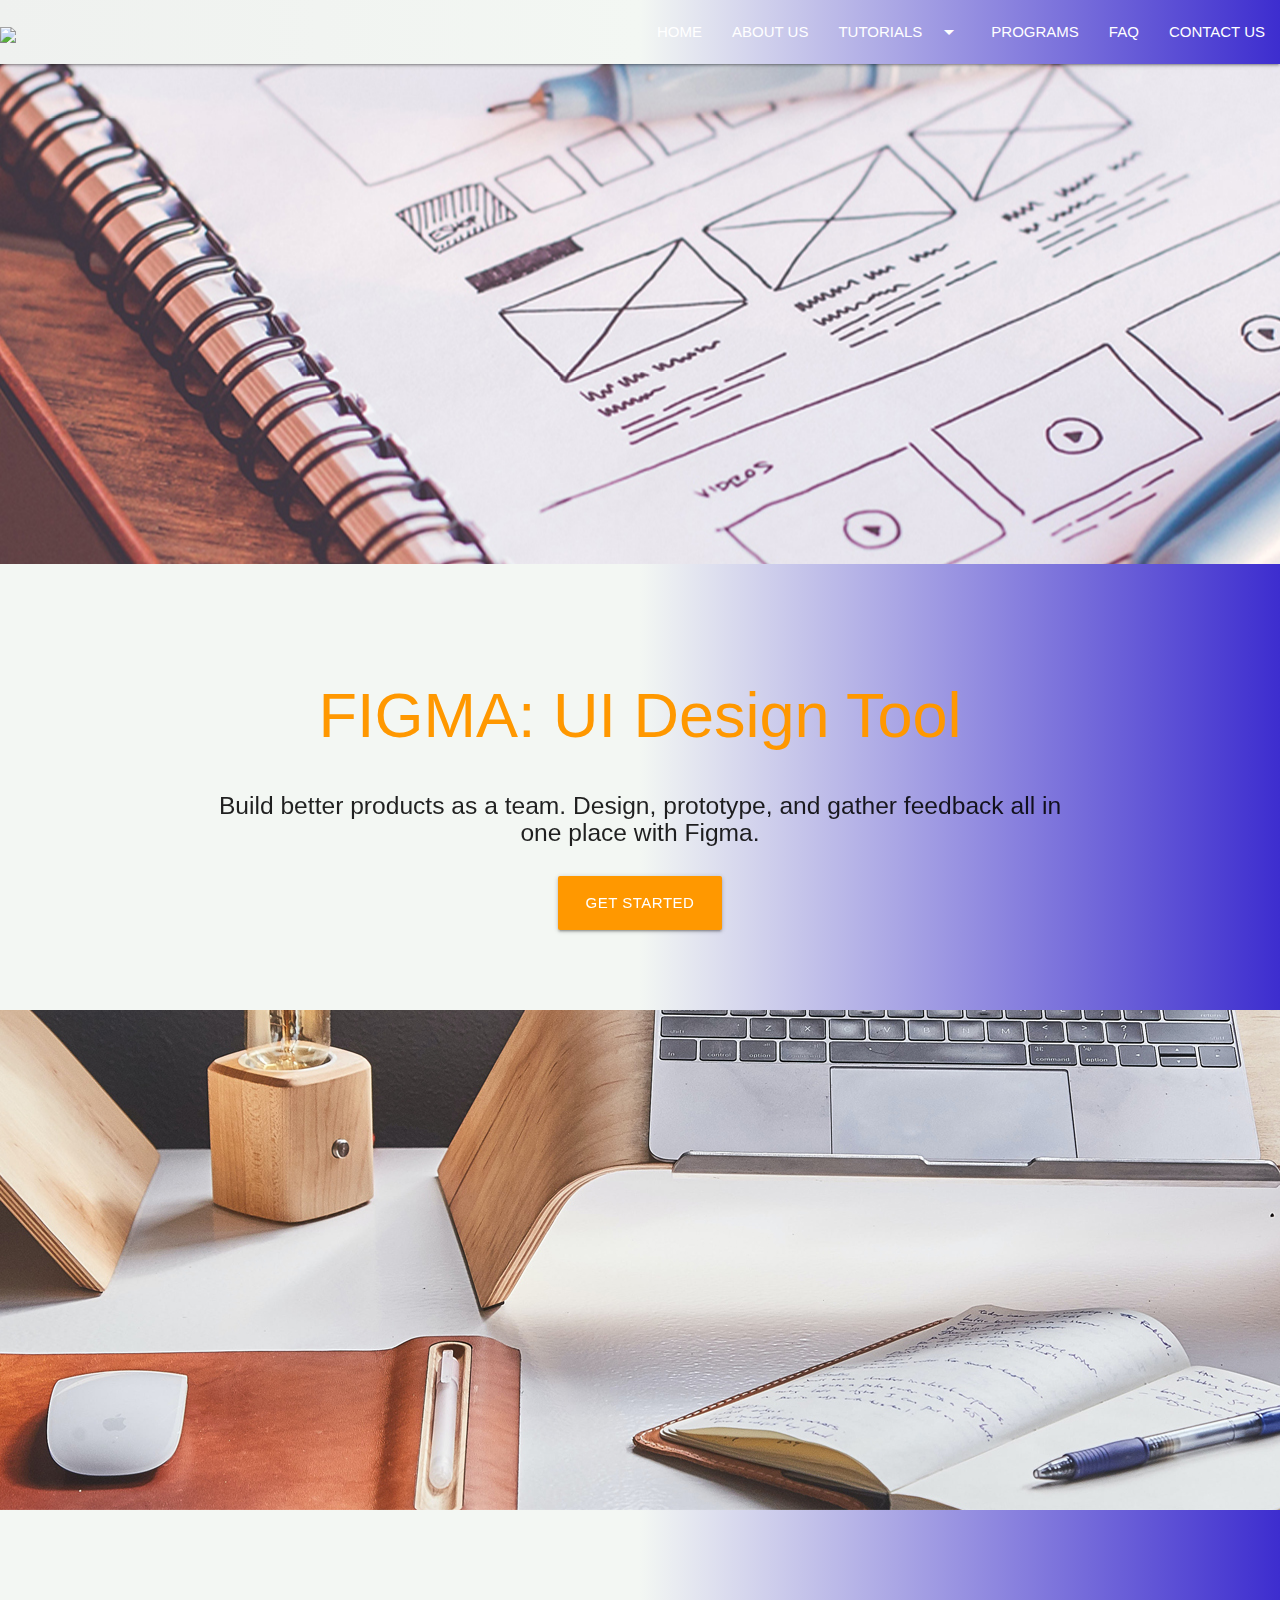
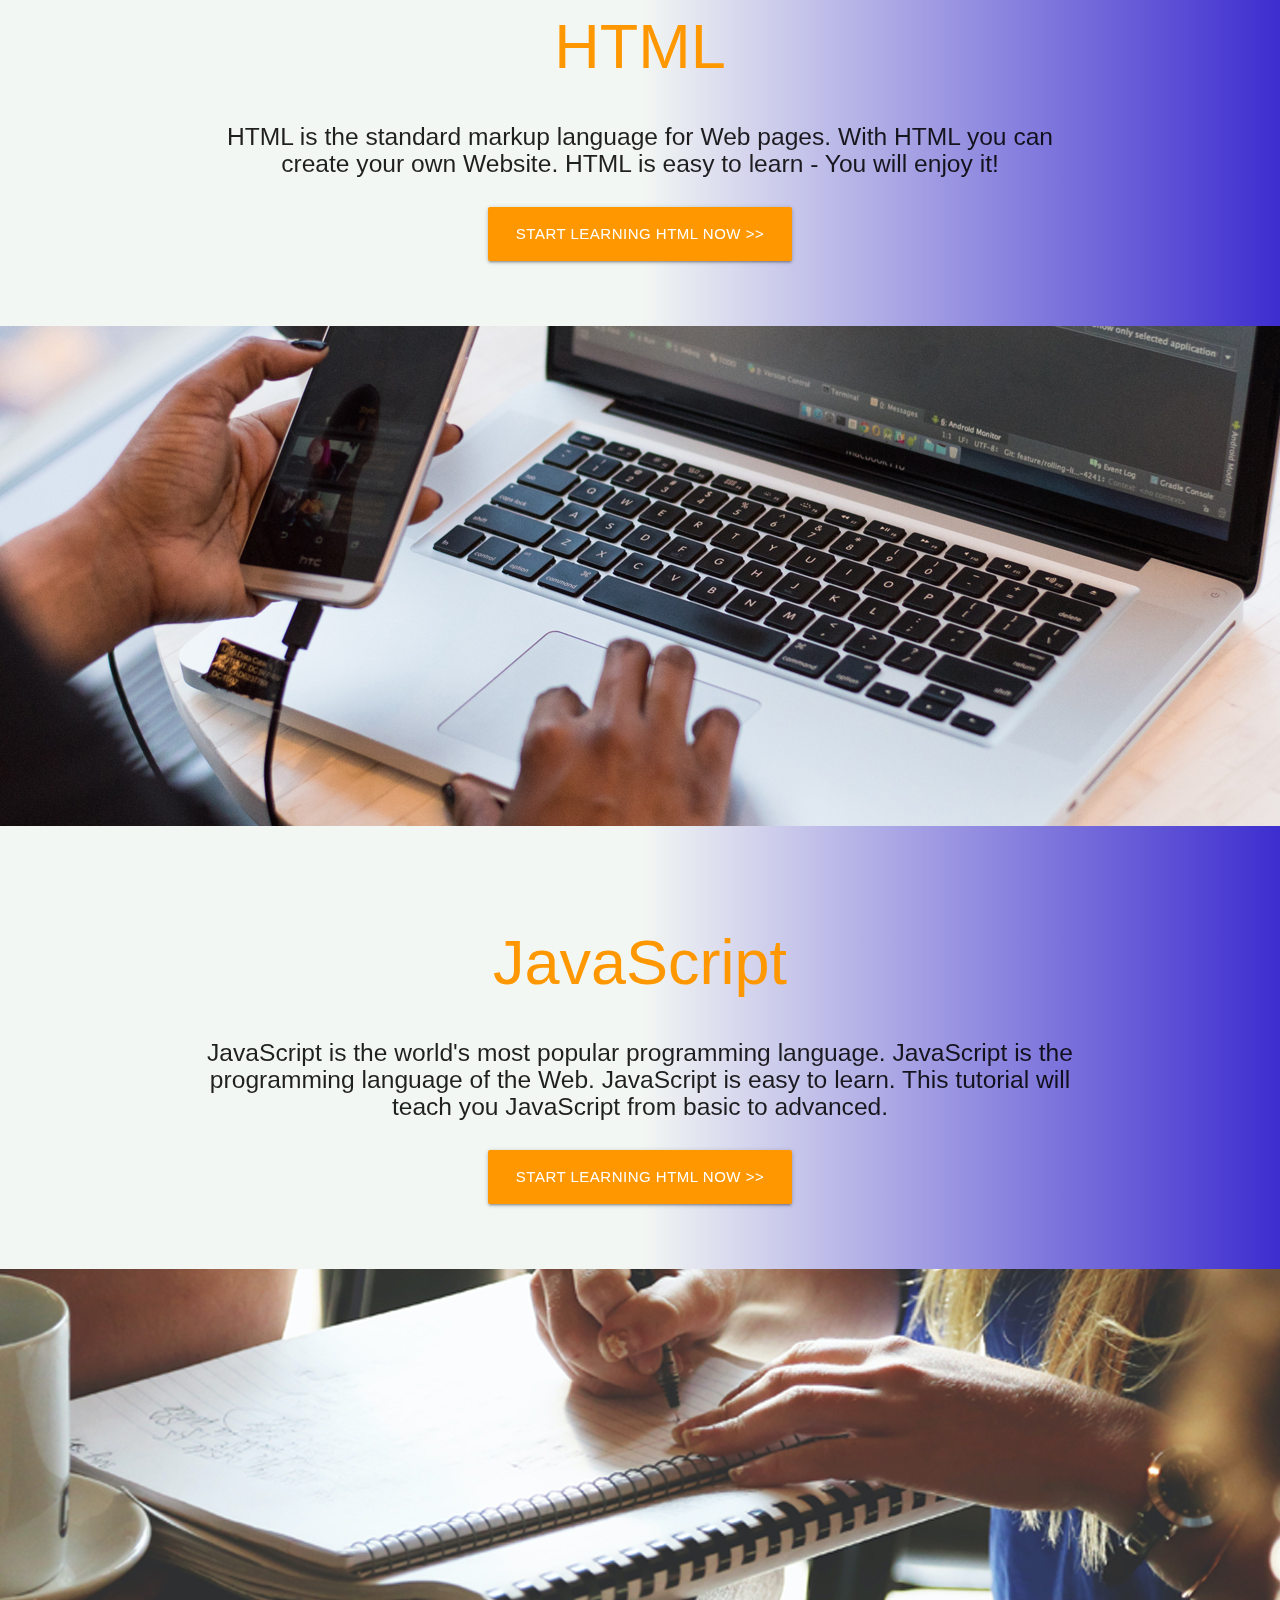
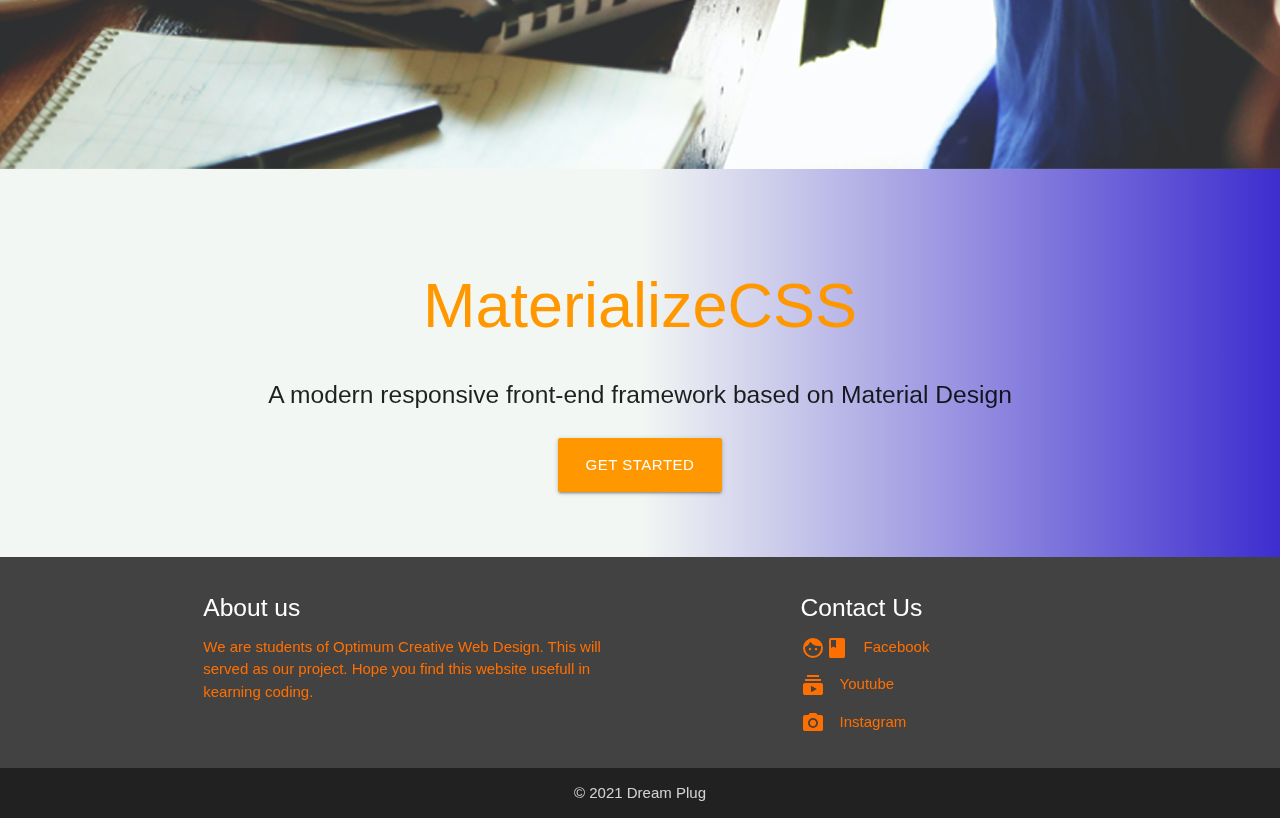
==== Project 1/index.html @ f46ec2bf "Add files via upload" ====
<!DOCTYPE html>
<html lang="en">

<head>
  <!-- Compiled and minified CSS -->
  <link rel="stylesheet" href="https://cdnjs.cloudflare.com/ajax/libs/materialize/1.0.0/css/materialize.min.css">

  <!--Import Google Icon Font-->
  <link href="https://fonts.googleapis.com/icon?family=Material+Icons" rel="stylesheet">

  <link rel="stylesheet" href="style.css">

  <meta charset="UTF-8">
  <meta name="viewport" content="width=device-width, initial-scale=1.0">
  <title>My 1st Project</title>
</head>

<body>
  <!-----------------------NavBar------------------------>
  <nav class="green" id="Home">
    <div class="nav-wrapper">
      <a href="" class="brand-logo"><img src="logo.png" width="Auto" height="60"></a>
      <a href="#" class="sidenav-trigger" data-target="mobile-nav">
        <i class="material-icons">menu</i>
      </a>
      <ul class="right hide-on-med-and-down">
        <li><a href="#Home">HOME</a></li>
        <li><a href="#AboutUs">ABOUT US</a></li>
        <li><a class="dropdown-trigger" data-target="dropdown1" href="#"></i>TUTORIALS<i class="material-icons right">arrow_drop_down</i></a></li>
        <li><a href="#">PROGRAMS</a></li>
        <li><a href="FAQ.html">FAQ</a></li>
        <li><a href="#ContactUs">CONTACT US</a></li>
      </ul>
    </div>

    <ul class="sidenav" id="mobile-nav">
      <li><a href="#Home">HOME</a></li>
      <li><a href="#AboutUs">ABOUT US</a></li>
      <li><a href="#"></i>PROGRAMS</a></li>
      <li><href="#"></i>TUTORIALS</a></li>
      <li><a href="FAQ.html"></i>FAQ</a></li>
      <li><a href="#ContactUs">CONTACT US</a></li>
    </ul>

    <!-- Dropdown -->
    <ul id="dropdown1" class="dropdown-content">
      <li><a href="#!">one</a></li>
      <li><a href="#!">two</a></li>
      <li><a href="#!">three</a></li>
    </ul>

  </ul>
  </nav>
  <!-----------------------End of NavBar------------------------>

  <!-----------------------Parallax 1------------------------>
<div class="parallax-container">
  <div class="parallax">
    <img src="img_1.jpg" alt="">
  </div>
</div>
<div>
  <div class="section white">
    <div class="section no-pad-bot" id="index-banner">
      <div class="container">
        <br><br>
        <h1 class="header center orange-text">
          FIGMA: UI Design Tool</h1>
        <div class="row center">
          <h5 class="header col s12 light">Build better products as a team. Design, prototype, and gather
            feedback
            all
            in one place with Figma.</h5>
        </div>
        <div class="row center">
          <a href="https://www.figma.com/" target="_blank" id="download-button"
            class="btn-large waves-effect waves-light orange">Get
            Started</a>
        </div>
        <br><br>
      </div>
  </div>
</div>
  <!-----------------------End of Parallax 1------------------------>
  <!-----------------------Parallax 2------------------------>
<div class="parallax-container">
  <div class="parallax"><img src="img_2.jpg"></div>
</div>
<div>
  <div class="section no-pad-bot" id="index-banner">
    <div class="container">
      <br><br>
      <h1 class="header center orange-text">HTML</h1>
      <div class="row center">
        <h5 class="header col s12 light">HTML is the standard markup language for Web pages. With HTML
          you can create your own Website. HTML is easy to learn - You will enjoy it!</h5>
      </div>
      <div class="row center">
        <a href="https://www.w3schools.com/html/html_intro.asp" target="_blank" id="download-button"
          class="btn-large waves-effect waves-light orange">Start Learning HTML now >></a>
      </div>
      <br><br>
    </div>
  </div>
</div>
  <!-----------------------End of Parallax 2------------------------>
  <!-----------------------Parallax 3------------------------>
<div class="parallax-container">
  <div class="parallax"><img src="img_3.jpg"></div>
</div>
<div>
  <div class="section no-pad-bot" id="index-banner">
    <div class="container">
      <br><br>
      <h1 class="header center orange-text">JavaScript</h1>
      <div class="row center">
        <h5 class="header col s12 light">JavaScript is the world's most popular programming language.
          JavaScript is
          the programming language of the Web. JavaScript is easy to learn. This tutorial will teach you
          JavaScript from basic to advanced.</h5>
      </div>
      <div class="row center">
        <a href="https://www.w3schools.com/js/js_intro.asp" target="_blank" id="download-button"
          class="btn-large waves-effect waves-light orange">Start Learning HTML now >></a>
      </div>
      <br><br>
    </div>
  </div>
</div>
  <!-----------------------End of Parallax 3------------------------>
  <!-----------------------Parallax 4------------------------>
<div class="parallax-container">
  <div class="parallax"><img src="img_4.jpg"></div>
</div>
<div>
  <div class="section no-pad-bot" id="index-banner">
    <div class="container">
      <br><br>
      <h1 class="header center orange-text">MaterializeCSS</h1>
      <div class="row center">
        <h5 class="header col s12 light">A modern responsive front-end framework based on Material
          Design</h5>
      </div>
      <div class="row center">
        <a href="http://materializecss.com/getting-started.html" target="_blank" id="download-button"
          class="btn-large waves-effect waves-light orange">Get Started</a>
      </div>
      <br><br>
    </div>
  </div>
</div>
  <!-----------------------End of Parallax 4------------------------>
  <!-----------------------Footer------------------------>
  <footer class="page-footer grey darken-3">
    <div class="container">
      <div class="row">
        <div class="col s12 l6" id="AboutUs">
          <h5>About us</h5>
          <p class="amber-text text-darken-4">We are students of Optimum Creative Web Design. This will
            served
            as our project. Hope you find this website usefull in kearning coding.</p>
        </div>
        <div class="col s12 l4 offset-l2" id="ContactUs">
          <h5>Contact Us</h5>
          <ul>
            <li><a href="https://www.facebook.com/" target="_blank"
                class="amber-text text-darken-4">Facebook
                <i class="material-icons left">facebook</i>
              </a></li>
          </ul>
          <ul>
            <li><a href="https://www.youtube.com/channel/UCJ0gf-cKiXFAJoA4nK9Hq1g" target="_blank"
                class="amber-text text-darken-4">Youtube
                <i class="material-icons left">subscriptions</i>
              </a></li>
          </ul>
          <ul>
            <li><a href="https://www.instagram.com/" target="_blank"
                class="amber-text text-darken-4">Instagram
                <i class="material-icons left">local_see</i>
              </a></li>
        </div>
      </div>
    </div>
    <div class="footer-copyright grey darken-4">
      <div class="container center-align">&copy; 2021 Dream Plug</div>
    </div>
  </footer>
  <!-----------------------End of Footer------------------------>
  <!-----------------------End of Section Title------------------------>
  
  <!-----------------------Section Title------------------------>
  <!-----------------------End of Section Title------------------------>
  
  <!-----------------------Section Title------------------------>
  <!-----------------------End of Section Title------------------------>
  <!-----------------------Section Title------------------------>
  









<!-- Compiled and minified JavaScript -->
<script src=" https://https://code.jquery.com/jquery-2.1.1.min.js"></script>
<script src="https://cdnjs.cloudflare.com/ajax/libs/jquery/3.5.1/jquery.min.js"></script>
<script src="https://cdnjs.cloudflare.com/ajax/libs/materialize/1.0.0/js/materialize.min.js"></script>

<!--This codes are for Initialization-->
<script type="text/javascript">

  $(document).ready(function () {
    $('.parallax').parallax();
  });

  $(document).ready(function () {
    $('.sidenav').sidenav();
  });

// Navbar
const elemsDropdown = document.querySelectorAll(".dropdown-trigger");
const instancesDropdown = M.Dropdown.init(elemsDropdown, {
    coverTrigger: false
});
  

  



</script>









          
</body>

</html>
---- Project 1/style.css ----
.nav-wrapper { 
  background: linear-gradient(to right,rgb(239, 241, 239) ,rgb(243, 247, 243) , rgb(61, 45, 207)); 
} 
.section{ 
  background: linear-gradient(to right,rgb(243, 247, 243) ,rgb(243, 247, 243) , rgb(61, 45, 207)); 
} 

.card-content{
  background-image: url("img_1.jpg");

}
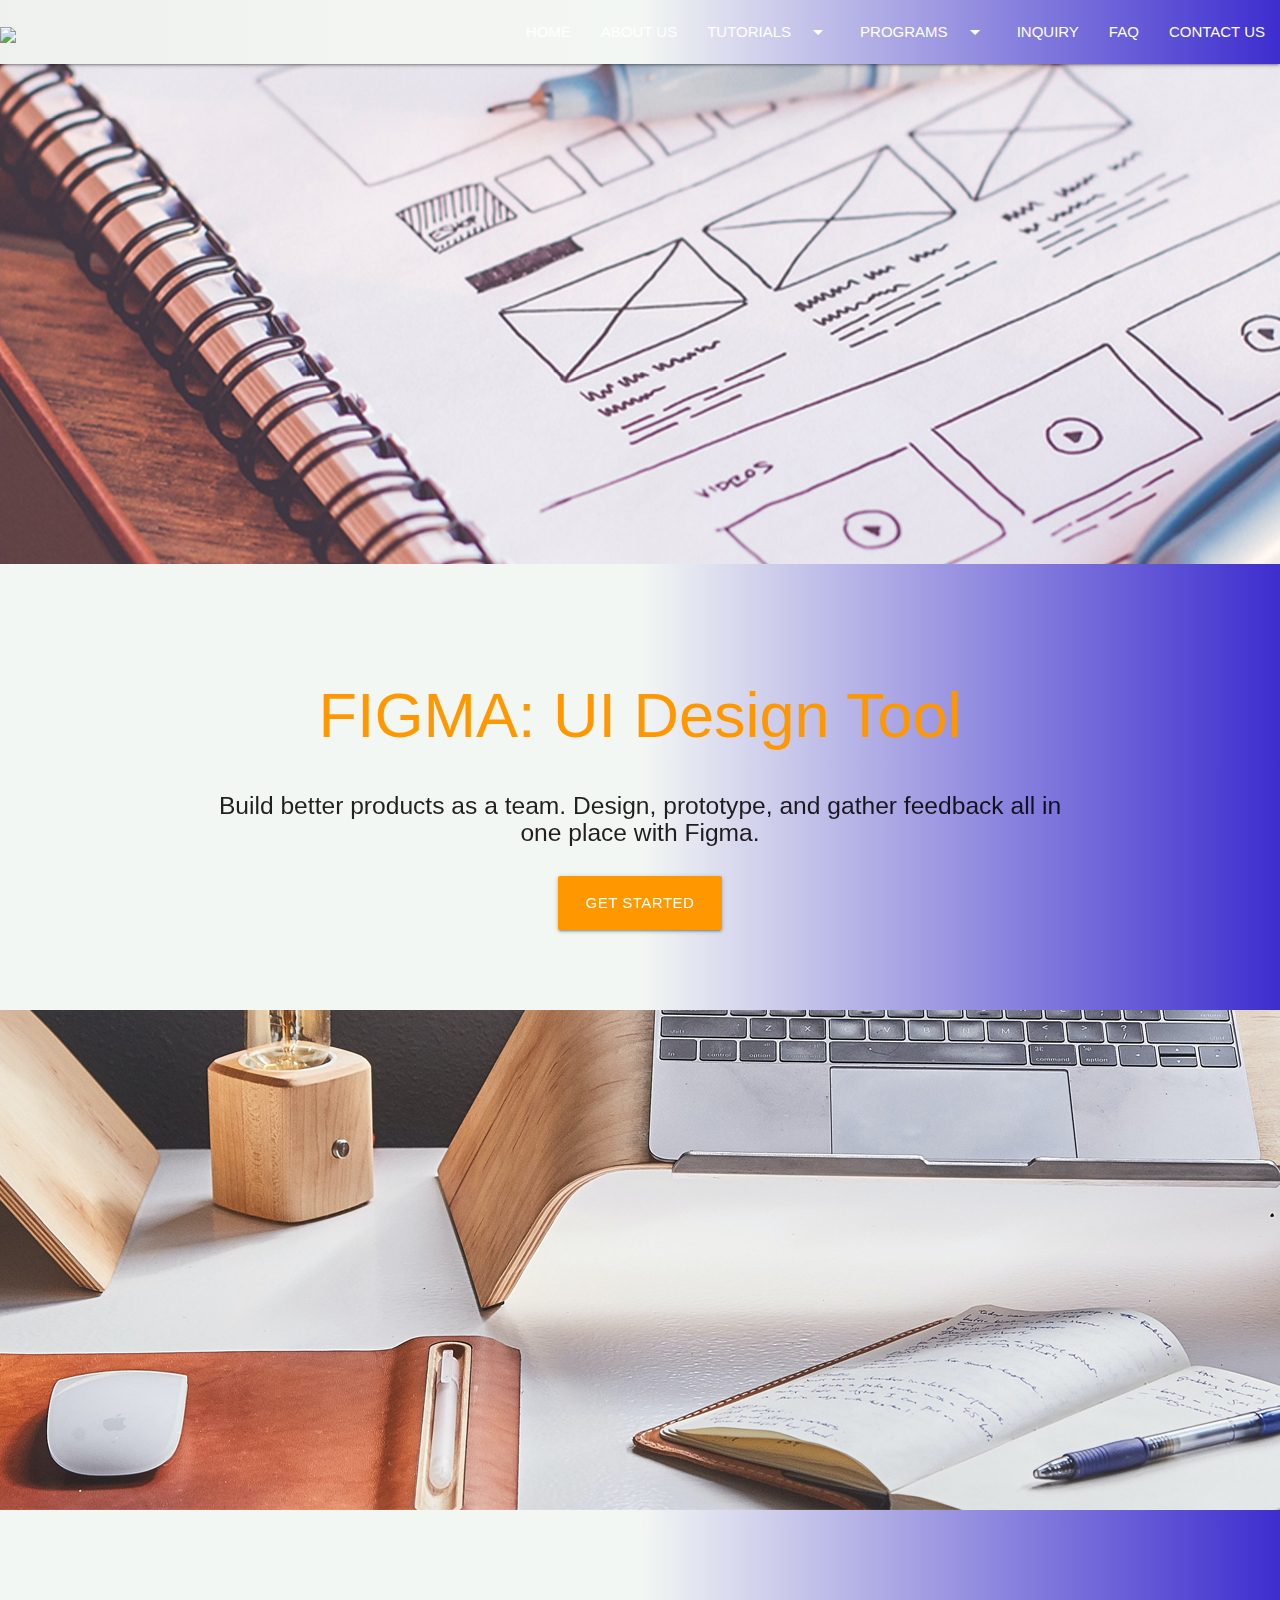
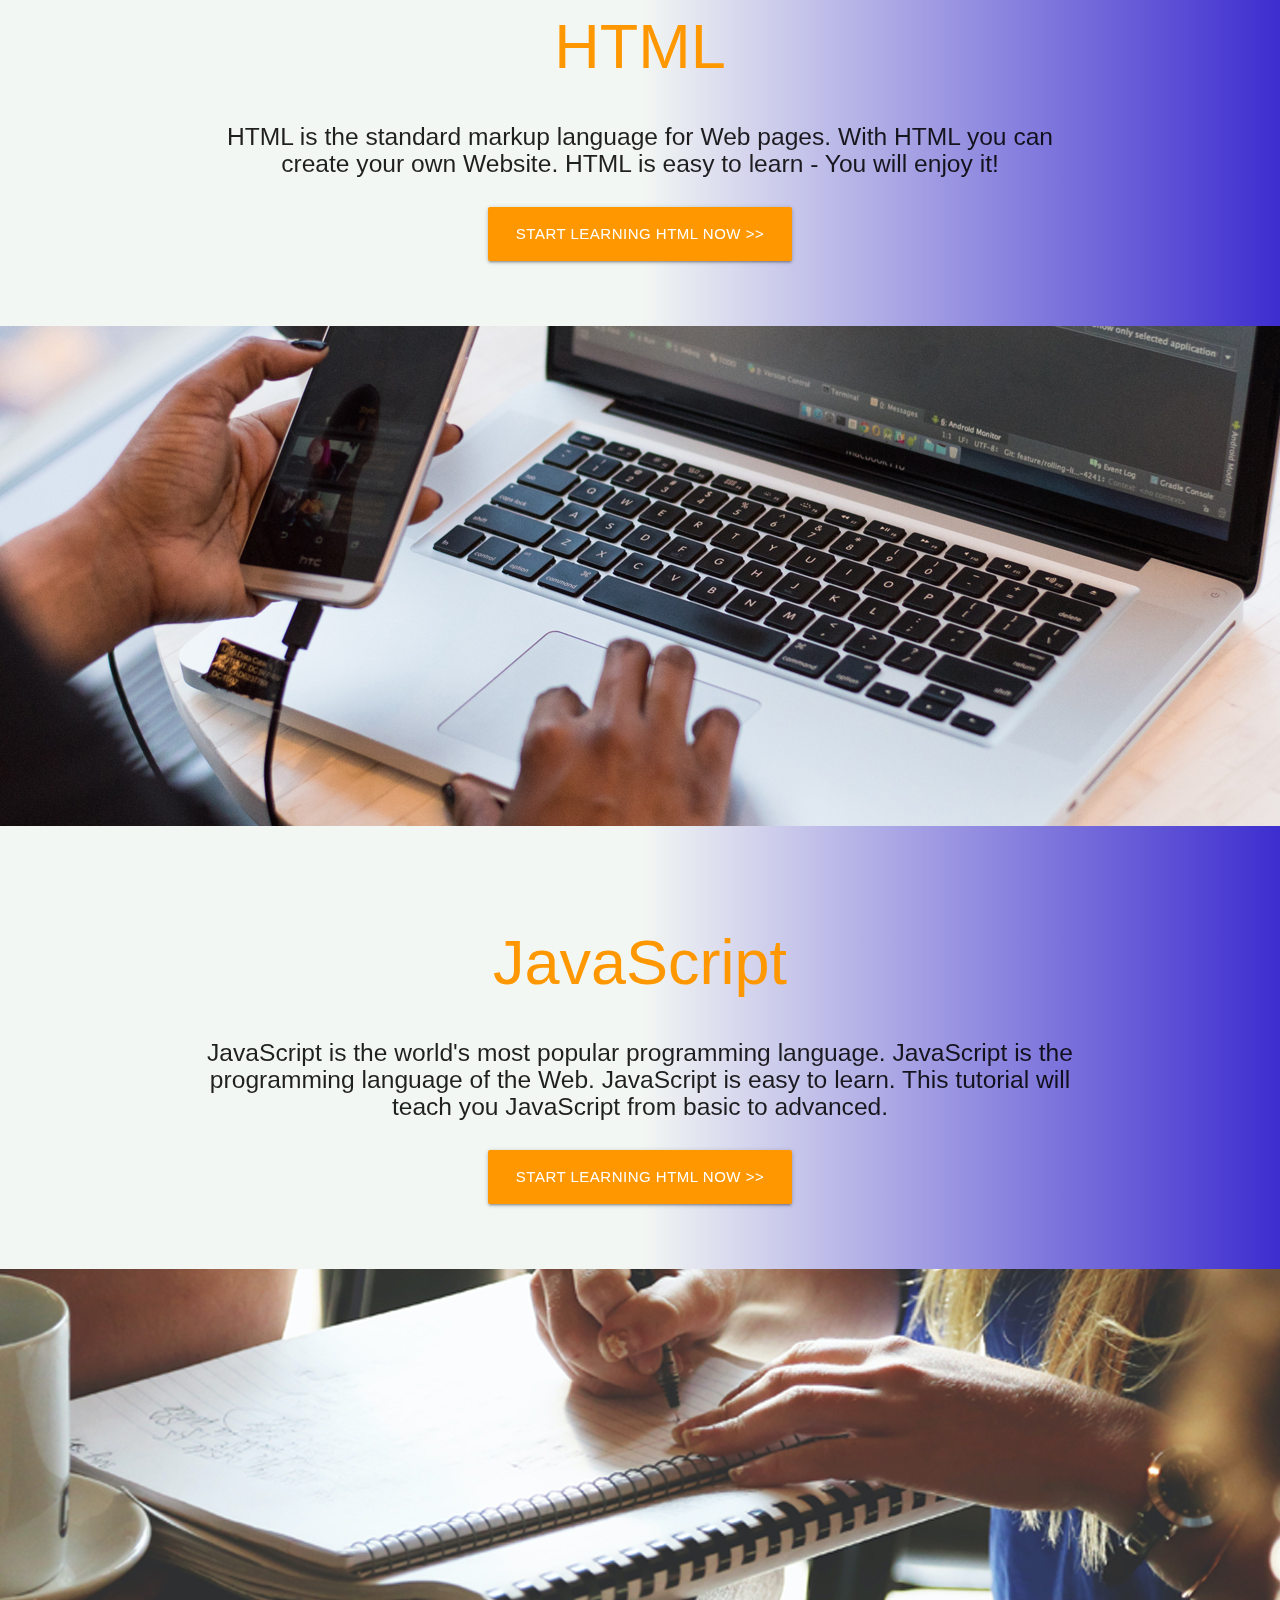
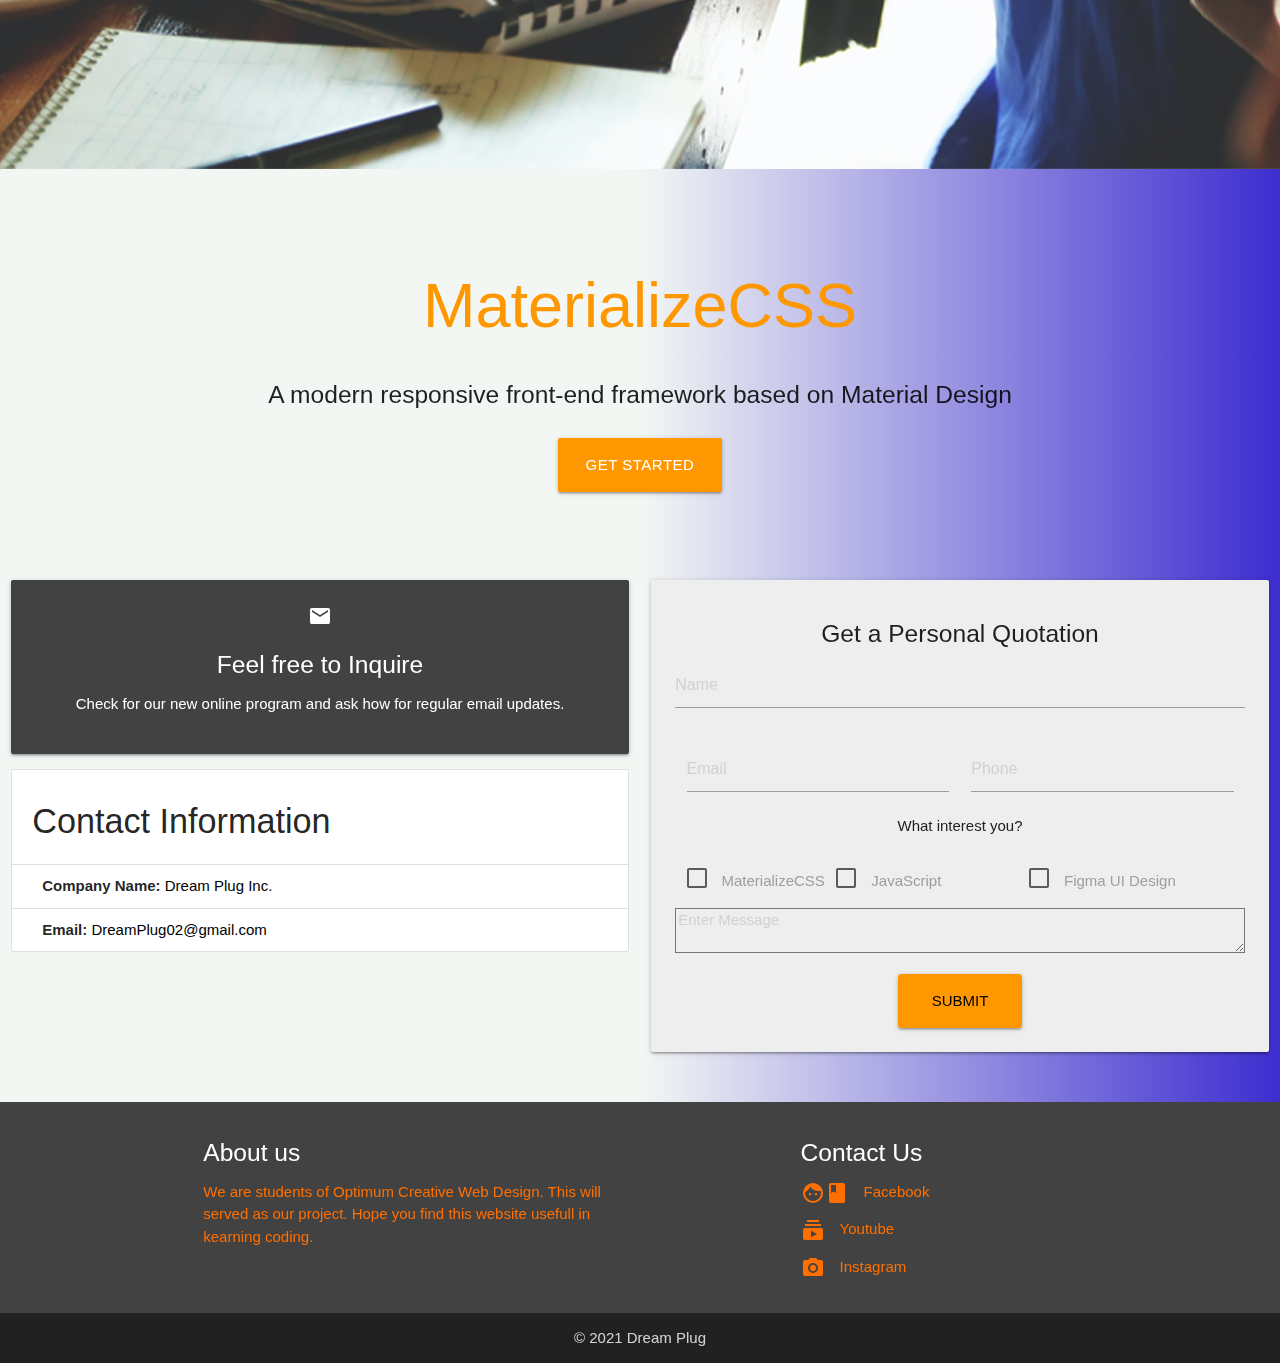
==== commit c05e30bd: "Update index.html" ====
--- a/Project 1/index.html
+++ b/Project 1/index.html
@@ -16,44 +16,67 @@
 </head>
 
 <body>
-  <!-----------------------NavBar------------------------>
-  <nav class="green" id="Home">
-    <div class="nav-wrapper">
-      <a href="" class="brand-logo"><img src="logo.png" width="Auto" height="60"></a>
-      <a href="#" class="sidenav-trigger" data-target="mobile-nav">
-        <i class="material-icons">menu</i>
-      </a>
-      <ul class="right hide-on-med-and-down">
-        <li><a href="#Home">HOME</a></li>
-        <li><a href="#AboutUs">ABOUT US</a></li>
-        <li><a class="dropdown-trigger" data-target="dropdown1" href="#"></i>TUTORIALS<i class="material-icons right">arrow_drop_down</i></a></li>
-        <li><a href="#">PROGRAMS</a></li>
-        <li><a href="FAQ.html">FAQ</a></li>
-        <li><a href="#ContactUs">CONTACT US</a></li>
-      </ul>
-    </div>
-
-    <ul class="sidenav" id="mobile-nav">
-      <li><a href="#Home">HOME</a></li>
-      <li><a href="#AboutUs">ABOUT US</a></li>
-      <li><a href="#"></i>PROGRAMS</a></li>
-      <li><href="#"></i>TUTORIALS</a></li>
-      <li><a href="FAQ.html"></i>FAQ</a></li>
-      <li><a href="#ContactUs">CONTACT US</a></li>
+<!-----------------------NavBar------------------------>
+  <div class="navbar-fixed">
+    <nav>
+      <div class="nav-wrapper">
+        <a href="index.html" class="brand-logo"><img src="logo.png" width="Auto" height="60"></a>
+        <a href="#" class="sidenav-trigger" data-target="mobile-nav">
+          <i class="material-icons">menu</i></a>
+        <ul class="right hide-on-med-and-down">
+          <li><a href="index.html">HOME</a></li>
+          <li><a href="#AboutUs">ABOUT US</a></li>
+          <li><a class="dropdown-trigger" data-target="dropdown1" href="#">TUTORIALS<i class="material-icons right">arrow_drop_down</i></a></li>
+          <li><a class="dropdown-trigger" data-target="dropdown2" href="#">PROGRAMS<i class="material-icons right">arrow_drop_down</i></a></li>
+          <li><a href="#contact">INQUIRY</a></li>
+          <li><a href="FAQ.html">FAQ</a></li>
+          <li><a href="#ContactUs">CONTACT US</a></li>
+        </ul>
+      </div>
+<!-- Dropdown -->
+    <ul id="dropdown1" class="dropdown-content">
+      <li><a href="https://www.youtube.com/watch?v=wvd04h7FCgo&list=PLB0ual5EM8q2S1JSGPyzylb4u_ZI_LMME" target="_blank">Javascript - Document Object Model (DOM)</a></li>
+      <li><a href="https://www.youtube.com/watch?v=8n8hhPmVPQA&list=PLB0ual5EM8q1n2gMwqQG8HLOnDSlz1K_3" target="_blank">JavaScript Fundamentals</a></li>
+      <li><a href="https://www.youtube.com/watch?v=4mTAE2-YyAw&list=PLB0ual5EM8q16U9ll-FDrzwFYkpN5BzbH" target="_blank">Materialize CSS</a></li>
+      <li><a href="https://www.youtube.com/watch?v=77dNVZb0nQs&list=PLB0ual5EM8q1QDMgYbGsdUQIe58lL5pXg" target="_blank">Materialize Project</a></li>
     </ul>
 
-    <!-- Dropdown -->
-    <ul id="dropdown1" class="dropdown-content">
-      <li><a href="#!">one</a></li>
-      <li><a href="#!">two</a></li>
-      <li><a href="#!">three</a></li>
+    <ul id="dropdown2" class="dropdown-content">
+      <li><a href="https://www.tesdaonlinecourses.com/tag/creative-web-design-level-iii/" target="_blank">Creative Web Design Level III</a></li>
+      <li><a href="https://www.tesdaonlinecourses.com/tag/creative-web-design-level-iii/" target="_blank">Web Development Level III</a></li>
+      <li><a href="https://www.e-tesda.gov.ph/" target="_blank">E-TESDA</a></li>
     </ul>
-
+    </nav>
+  </div>
+  
+<div>
+  <ul class="sidenav" id="mobile-nav">
+    <li><a href="index.html">HOME</a></li>
+    <li><a href="#AboutUs">ABOUT US</a></li>
+    <li><a class="dropdown-trigger" data-target="dropdown3" href="#">TUTORIALS<i class="material-icons right">arrow_drop_down</i></a></li>
+    <li><a class="dropdown-trigger" data-target="dropdown4" href="#">PROGRAMS<i class="material-icons right">arrow_drop_down</i></a></li>
+    <li><a href="#contact">INQUIRY</a></li>
+    <li><a href="FAQ.html">FAQ</a></li>
+    <li><a href="#ContactUs">CONTACT US</a></li>
   </ul>
-  </nav>
-  <!-----------------------End of NavBar------------------------>
-
-  <!-----------------------Parallax 1------------------------>
+
+  <!-- Dropdown -->
+  <ul id="dropdown3" class="dropdown-content">
+    <li><a href="https://www.youtube.com/watch?v=8n8hhPmVPQA&list=PLB0ual5EM8q1n2gMwqQG8HLOnDSlz1K_3" target="_blank">JavaScript Fundamentals</a></li>
+    <li><a href="https://www.youtube.com/watch?v=wvd04h7FCgo&list=PLB0ual5EM8q2S1JSGPyzylb4u_ZI_LMME" target="_blank">Javascript (DOM)</a></li>
+    <li><a href="https://www.youtube.com/watch?v=4mTAE2-YyAw&list=PLB0ual5EM8q16U9ll-FDrzwFYkpN5BzbH" target="_blank">Materialize CSS</a></li>
+    <li><a href="https://www.youtube.com/watch?v=77dNVZb0nQs&list=PLB0ual5EM8q1QDMgYbGsdUQIe58lL5pXg" target="_blank">Materialize Project</a></li>
+  </ul>
+  
+  <ul id="dropdown4" class="dropdown-content">
+        <li><a href="https://www.tesdaonlinecourses.com/tag/creative-web-design-level-iii/" target="_blank">Creative Web Design Level III</a></li>
+        <li><a href="https://www.tesdaonlinecourses.com/tag/creative-web-design-level-iii/" target="_blank">Web Development Level III</a></li>
+        <li><a href="https://www.e-tesda.gov.ph/" target="_blank">E-TESDA</a></li>
+  </ul>
+</div>
+<!-----------------------End of NavBar------------------------>
+
+<!-----------------------Parallax 1------------------------>
 <div class="parallax-container">
   <div class="parallax">
     <img src="img_1.jpg" alt="">
@@ -81,8 +104,9 @@
       </div>
   </div>
 </div>
-  <!-----------------------End of Parallax 1------------------------>
-  <!-----------------------Parallax 2------------------------>
+<!-----------------------End of Parallax 1------------------------>
+
+<!-----------------------Parallax 2------------------------>
 <div class="parallax-container">
   <div class="parallax"><img src="img_2.jpg"></div>
 </div>
@@ -103,8 +127,9 @@
     </div>
   </div>
 </div>
-  <!-----------------------End of Parallax 2------------------------>
-  <!-----------------------Parallax 3------------------------>
+<!-----------------------End of Parallax 2------------------------>
+
+<!-----------------------Parallax 3------------------------>
 <div class="parallax-container">
   <div class="parallax"><img src="img_3.jpg"></div>
 </div>
@@ -127,8 +152,9 @@
     </div>
   </div>
 </div>
-  <!-----------------------End of Parallax 3------------------------>
-  <!-----------------------Parallax 4------------------------>
+<!-----------------------End of Parallax 3------------------------>
+
+<!-----------------------Parallax 4------------------------>
 <div class="parallax-container">
   <div class="parallax"><img src="img_4.jpg"></div>
 </div>
@@ -149,9 +175,67 @@
     </div>
   </div>
 </div>
-  <!-----------------------End of Parallax 4------------------------>
-  <!-----------------------Footer------------------------>
-  <footer class="page-footer grey darken-3">
+<!-----------------------End of Parallax 4------------------------>
+
+<!-----------------------Contact Us------------------------>
+<section id="contact" class="section section-conatact scrollspy">
+  <div class="container1">
+    <div class="row">
+      <div class="col s12 m6">
+       <div class="card-panel grey darken-3 white-text center">
+        <i class="material-icons">email</i>
+        <h5>Feel free to Inquire</h5>
+        <p>Check for our new online program and ask how for regular email updates.</p>
+       </div>
+       <div>
+        <ul class="collection with-header">
+          <li class="collection-header"><h4>Contact Information</h4></li>
+          <li class="collection-item"><b>Company Name:</b> <a class="black-text" href="https://amandaresort.netlify.app/img/myport/about.html">Dream Plug Inc.</a></li>
+          <li class="collection-item"><b>Email:</b> <a class="black-text" href="https://accounts.google.com/ServiceLogin/identifier?service=mail&amp;passive=true&amp;rm=false&amp;continue=https%3A%2F%2Fmail.google.com%2Fmail%2F&amp;ss=1&amp;scc=1&amp;ltmpl=default&amp;ltmplcache=2&amp;emr=1&amp;osid=1&amp;flowName=GlifWebSignIn&amp;flowEntry=ServiceLogin">DreamPlug02@gmail.com</a></li> 
+        </ul>
+       </div> 
+      </div>
+      <div class="col s12 m6">
+        <div class="card-panel grey lighten-3 center">
+          <h5>Get a Personal Quotation</h5>
+          <div class="input-field">
+            <input type="text" placeholder="Name">
+          </div>
+          <div class="col s12 m6 input-field">
+            <input type="text" placeholder="Email">
+          </div>
+          <div class="col s12 m6 input-field">
+            <input type="text" placeholder="Phone">
+          </div>
+          <div class="input-field">
+            <ul>What interest you?</ul>
+            <p>
+              <label class="col s6 m3 input-field">
+                <input type="checkbox" id="check1" class="filled-in">
+                <span>MaterializeCSS</span>
+              </label>
+              <label class="col s6 m3 input-field">
+                <input type="checkbox" id="check2" class="filled-in">
+                <span>JavaScript</span>
+              </label>
+              <label class="col s12 m6 input-field">
+                <input type="checkbox" id="check3" class="filled-in">
+                <span>Figma UI Design</span>
+              </label>
+          </div>
+          <div class="input-field">
+            <textarea class="materilaize-textarea" placeholder="Enter Message"></textarea>
+          </div>
+          <input type="submit" value="Submit" class="btn-large waves-effect waves-light orange ">
+        </div>
+        </div>
+      </div>
+    </div>
+</section>
+<!-----------------------End of Contact Us------------------------>
+
+<!-----------------------Footer------------------------>
+<footer class="page-footer grey darken-3">
     <div class="container">
       <div class="row">
         <div class="col s12 l6" id="AboutUs">
@@ -185,25 +269,8 @@
     <div class="footer-copyright grey darken-4">
       <div class="container center-align">&copy; 2021 Dream Plug</div>
     </div>
-  </footer>
-  <!-----------------------End of Footer------------------------>
-  <!-----------------------End of Section Title------------------------>
-  
-  <!-----------------------Section Title------------------------>
-  <!-----------------------End of Section Title------------------------>
-  
-  <!-----------------------Section Title------------------------>
-  <!-----------------------End of Section Title------------------------>
-  <!-----------------------Section Title------------------------>
-  
-
-
-
-
-
-
-
-
+</footer>
+<!-----------------------End of Footer------------------------>
 
 <!-- Compiled and minified JavaScript -->
 <script src=" https://https://code.jquery.com/jquery-2.1.1.min.js"></script>
@@ -226,23 +293,9 @@
 const instancesDropdown = M.Dropdown.init(elemsDropdown, {
     coverTrigger: false
 });
-  
-
-  
-
-
 
 </script>
-
-
-
-
-
-
-
-
-
-          
+       
 </body>
 
-</html>+</html>
